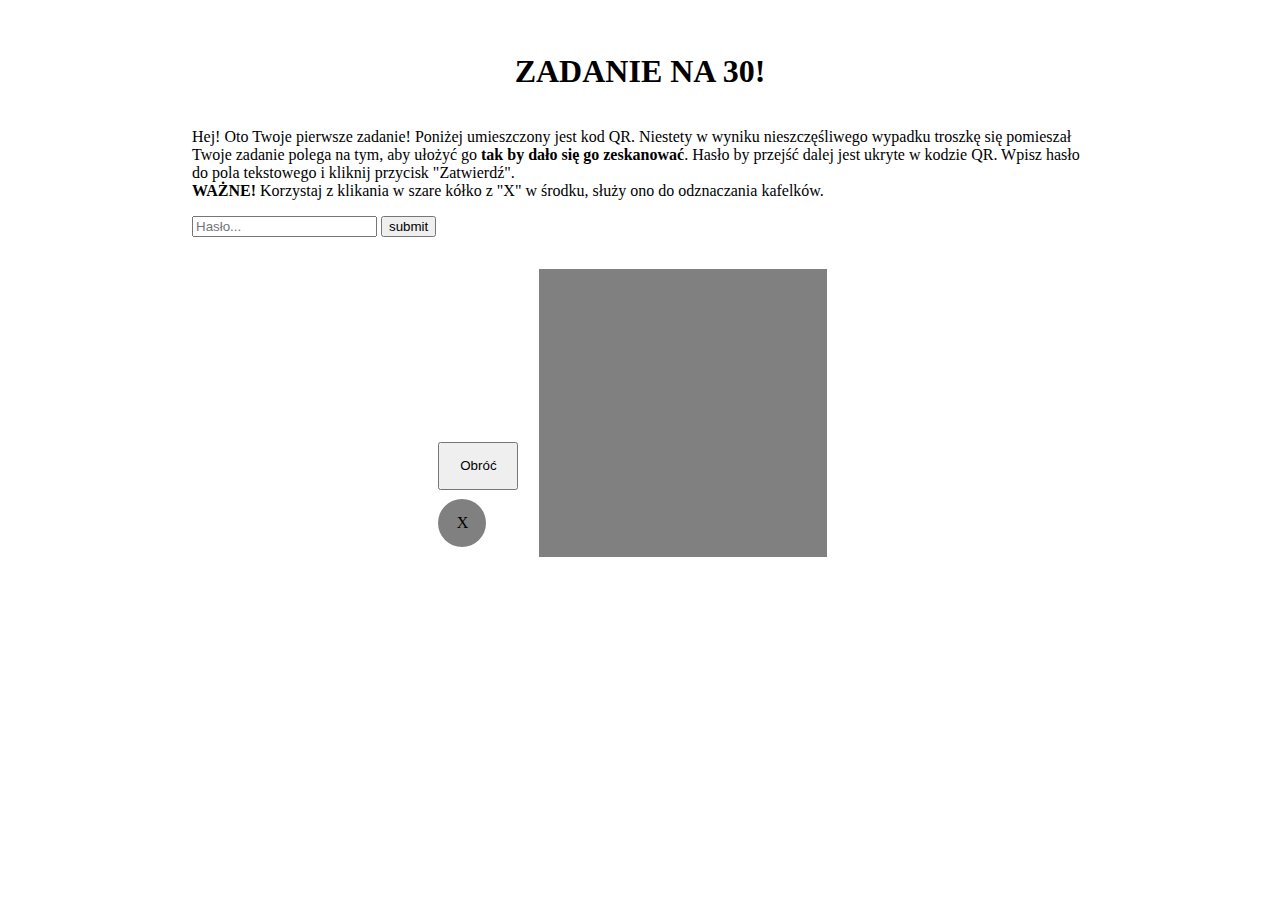
==== index.html @ d1c9d264 "Add files via upload" ====
<!DOCTYPE html>
<html lang="en">
  <head>
    <meta charset="UTF-8" />
    <meta name="viewport" content="width=device-width, initial-scale=1.0" />
    <title>30-stka Asi P</title>
    <link rel="stylesheet" href="style.css" />
  </head>
  <body>
    <div class="menu">
      <ul class="menu-list">
      </ul>
    </div>
    <div class="title">
      <h1>ZADANIE NA 30!</h1>
    </div>
    <div class="rules">
      <p class="rules__text">
        Hej! Oto Twoje pierwsze zadanie! Poniżej umieszczony jest kod QR. Niestety w wyniku nieszczęśliwego wypadku troszkę się pomieszał
      Twoje zadanie polega na tym, aby ułożyć go <b>tak by dało się go zeskanować</b>. Hasło by przejść dalej jest ukryte w kodzie QR. Wpisz hasło do pola tekstowego i kliknij przycisk "Zatwierdź".
    <br><strong>WAŻNE!</strong> Korzystaj z klikania w szare kółko z "X" w środku, służy ono do odznaczania kafelków.</div>
      </p>
    </div>
    <form class=form>
      <input type="text" name="test" id="test" class="checkem"  placeholder="Hasło..." required />
      <button type="button" class="butSub">submit</button>
    </form>
    <div class="wrapper">
      <div class="sqr uncheck"><span class="text">X</span></div>
      <div class="sqr a"></div>
      <div class="sqr b"></div>
      <div class="sqr c"></div>
      <div class="sqr d"></div>
      <div class="sqr e"></div>
      <div class="sqr f"></div>
      <div class="sqr g"></div>
      <div class="sqr h"></div>
      <div class="sqr i"></div>
      <div class="rotate">
        <button class="left">Obróć</button>
      </div>
    </div>
    <div class="divwin">
    <div class="sloth"></div>
    <p class="p-text">Hasło poprawne! Wszystkiego najlepszego! Na górze pojawil się link do poziomu 2. Powodzenia!</p>
    </div>
    <script src="main.js"></script>
  </body>
</html>
---- style.css ----
body{
    margin: 0 15% 0 15%;
}
.title{
    display: flex;
    justify-content: center;
}
.form{
    width: 100%;
    margin-bottom: 2em;
}
.menu{
    width: 100%;
    display: flex;
    justify-content: center;
    background-color: white;
}
.menu-list{
    list-style: none;
}
.menu-list__item{
    display: inline;
}
.wrapper{
    display: grid;
    grid-template-columns: repeat(3,1fr);
    grid-template-rows: repeat(3,1fr);
    gap: 0em;
    width: 12.6em;
    margin: 0 auto;
    position: relative;
}
.divwin{
    display: none;
}
.p-text{
    width: 100%;
    text-align: center;
}
.sloth{
    width: 15em;
    height: 15em;
    margin: 0 auto;
    background-image: url(./assets/sloth.jpg);
    background-size: contain;
}
.sqr{
    width: 6em;
    height: 6em;
    background-color: gray;
}
.active{
    border: 2px solid red;
    transform: rotate(0deg);
}
.uncheck{
    display: flex;
    justify-content: center;
    align-items: center;
    width: 3em;
    height: 3em;
    background-color: gray;
    border-radius: 50%;
    position: absolute;
    top: 80%;
    left: -50%;
}
.rotate{
    position: absolute;
    top: 60%;
    left: -50%;
    width: 5em;
    height: 3em;
}
.left{
    width: 100%;
    height: 100%;
}
.wrapperTwo{
    display: grid;
    grid-template-columns: repeat(3,1fr);
    grid-template-rows: repeat(3,1fr);
    gap: .3em;
    width: 9.6em;
    margin: 0 auto;
    display: none;
}
.sqre{
    background-color: green;
}

/* BACGROUNDS */
.a{
    background-image: url(./assets/1.jpg);
}
.b{
    background-image: url(./assets/2.jpg);
}
.c{
    background-image: url(./assets/3.jpg);
}
.d{
    background-image: url(./assets/4.jpg);
}
.e{
    background-image: url(./assets/5.jpg);
}
.f{
    background-image: url(./assets/6.jpg);
}
.g{
    background-image: url(./assets/7.jpg);
}
.h{
    background-image: url(./assets/8.jpg);
}
.i{
    background-image: url(./assets/9.jpg);
}
.a, .b, .c, .d, .e, .f, .g, .h, .i{
    background-size: cover;
}
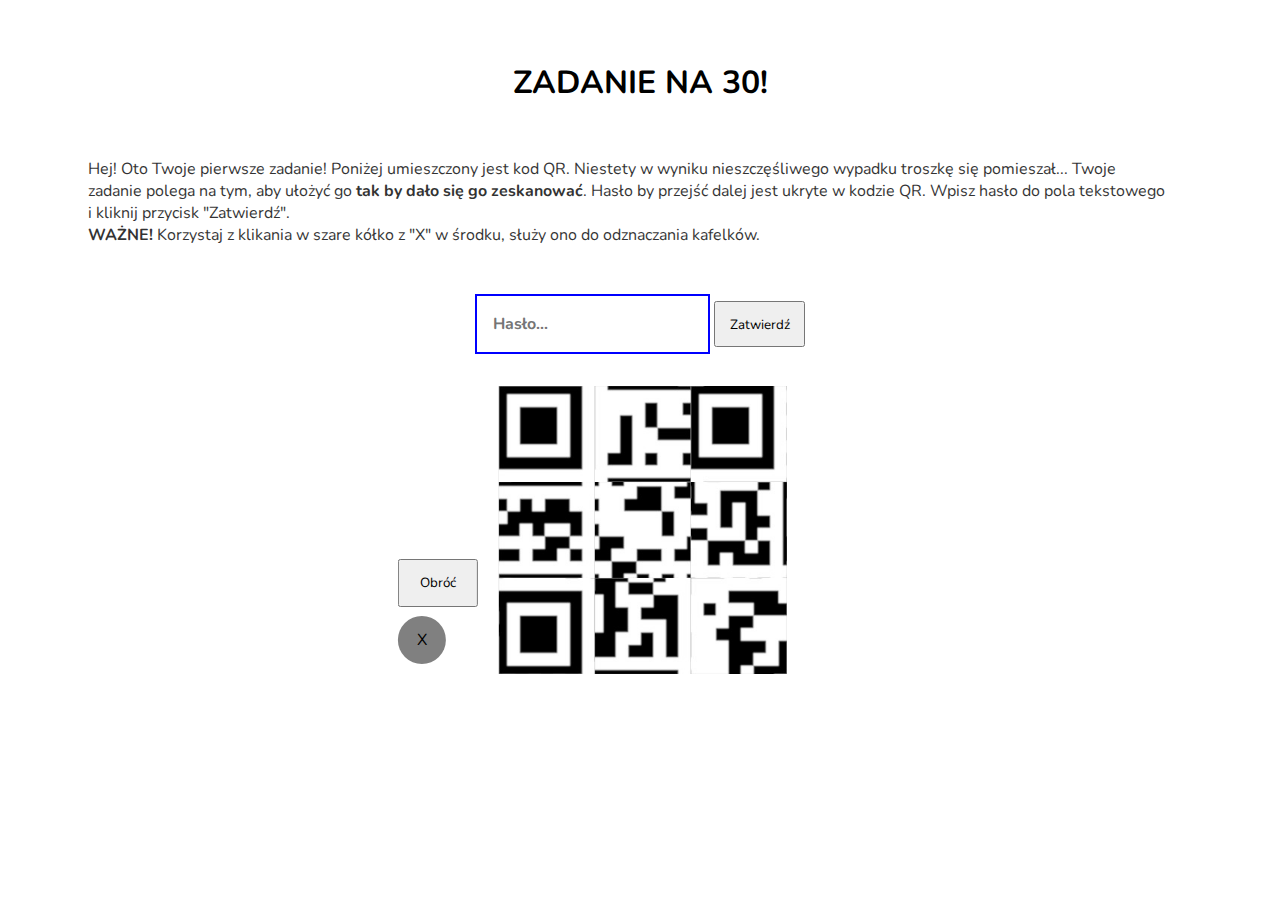
==== commit e9e95496: "Add files via upload" ====
--- a/index.html
+++ b/index.html
@@ -4,6 +4,8 @@
     <meta charset="UTF-8" />
     <meta name="viewport" content="width=device-width, initial-scale=1.0" />
     <title>30-stka Asi P</title>
+    <link rel="preconnect" href="https://fonts.gstatic.com">
+    <link href="https://fonts.googleapis.com/css2?family=Nunito&display=swap" rel="stylesheet">
     <link rel="stylesheet" href="style.css" />
   </head>
   <body>
@@ -16,15 +18,17 @@
     </div>
     <div class="rules">
       <p class="rules__text">
-        Hej! Oto Twoje pierwsze zadanie! Poniżej umieszczony jest kod QR. Niestety w wyniku nieszczęśliwego wypadku troszkę się pomieszał
+        Hej! Oto Twoje pierwsze zadanie! Poniżej umieszczony jest kod QR. Niestety w wyniku nieszczęśliwego wypadku troszkę się pomieszał...
       Twoje zadanie polega na tym, aby ułożyć go <b>tak by dało się go zeskanować</b>. Hasło by przejść dalej jest ukryte w kodzie QR. Wpisz hasło do pola tekstowego i kliknij przycisk "Zatwierdź".
     <br><strong>WAŻNE!</strong> Korzystaj z klikania w szare kółko z "X" w środku, służy ono do odznaczania kafelków.</div>
       </p>
     </div>
-    <form class=form>
+    <div class="form">
+    <form>
       <input type="text" name="test" id="test" class="checkem"  placeholder="Hasło..." required />
-      <button type="button" class="butSub">submit</button>
+      <button type="button" class="butSub">Zatwierdź</button>
     </form>
+    </div>
     <div class="wrapper">
       <div class="sqr uncheck"><span class="text">X</span></div>
       <div class="sqr a"></div>
@@ -42,7 +46,7 @@
     </div>
     <div class="divwin">
     <div class="sloth"></div>
-    <p class="p-text">Hasło poprawne! Wszystkiego najlepszego! Na górze pojawil się link do poziomu 2. Powodzenia!</p>
+    <p class="p-text">Hasło poprawne! Wszystkiego najlepszego! Na górze pojawił się link do poziomu 2. Powodzenia!</p>
     </div>
     <script src="main.js"></script>
   </body>
--- a/style.css
+++ b/style.css
@@ -1,5 +1,10 @@
+*{
+    font-family: 'Nunito', sans-serif;
+}
 body{
-    margin: 0 15% 0 15%;
+    padding: 0 5% 0 5%;
+    background-image: url(./assets/bcg.jpg);
+    background-size: cover;
 }
 .title{
     display: flex;
@@ -8,12 +13,29 @@
 .form{
     width: 100%;
     margin-bottom: 2em;
+    display: flex;
+    justify-content: center;
+}
+.checkem{
+    border: 2px solid blue;
+    background-color: rgba(255,255,255, .7);
+    color: black;
+    font-weight: bold;
+    height: 1.5em;
+    padding: 1em;
+    font-size: 1em;
+    outline: none;
+}
+.butSub{
+    height: 3.5em;
+    padding: 1em;
 }
 .menu{
     width: 100%;
     display: flex;
     justify-content: center;
     background-color: white;
+    opacity: .7;
 }
 .menu-list{
     list-style: none;
@@ -21,13 +43,21 @@
 .menu-list__item{
     display: inline;
 }
+.rules, .p-text{
+    width: 95%;
+    background-color: #fff;
+    padding: 1em;
+    border-radius: 10px;
+    opacity: .8;
+}
 .wrapper{
     display: grid;
     grid-template-columns: repeat(3,1fr);
     grid-template-rows: repeat(3,1fr);
     gap: 0em;
     width: 12.6em;
-    margin: 0 auto;
+    margin-left: 50%;
+    transform: translate(-70%);
     position: relative;
 }
 .divwin{
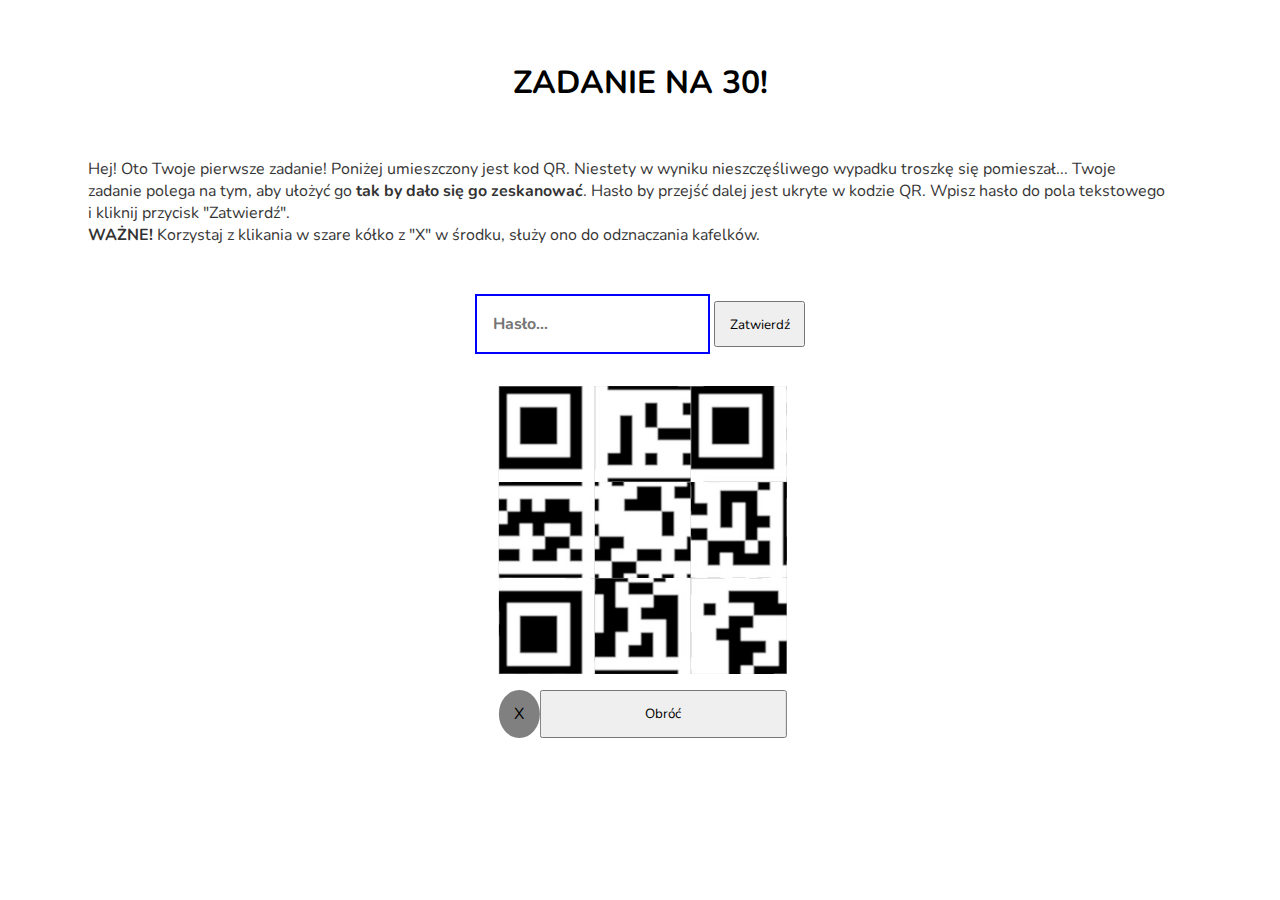
==== commit 5ae788d4: "Update index.html" ====
--- a/index.html
+++ b/index.html
@@ -30,7 +30,6 @@
     </form>
     </div>
     <div class="wrapper">
-      <div class="sqr uncheck"><span class="text">X</span></div>
       <div class="sqr a"></div>
       <div class="sqr b"></div>
       <div class="sqr c"></div>
@@ -41,6 +40,7 @@
       <div class="sqr h"></div>
       <div class="sqr i"></div>
       <div class="rotate">
+      <div class="sqr uncheck"><span class="text">X</span></div>
         <button class="left">Obróć</button>
       </div>
     </div>
--- a/style.css
+++ b/style.css
@@ -91,16 +91,13 @@
     height: 3em;
     background-color: gray;
     border-radius: 50%;
-    position: absolute;
-    top: 80%;
-    left: -50%;
 }
 .rotate{
-    position: absolute;
-    top: 60%;
-    left: -50%;
-    width: 5em;
-    height: 3em;
+    grid-column: 1/4;
+    display: flex;
+    justify-content: space-between;
+    margin-top: 1em;
+    width: 100%;
 }
 .left{
     width: 100%;
@@ -149,4 +146,4 @@
 }
 .a, .b, .c, .d, .e, .f, .g, .h, .i{
     background-size: cover;
-}+}
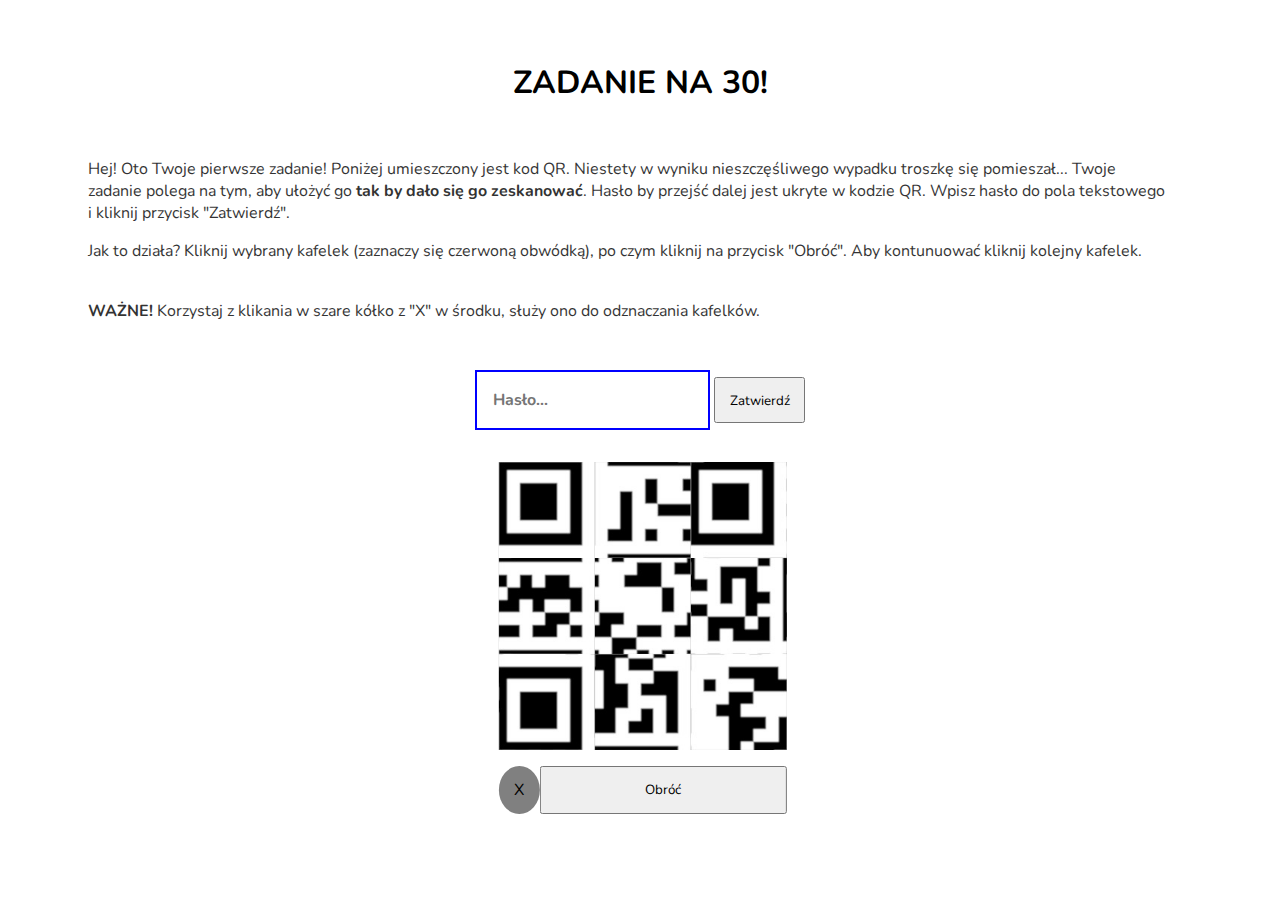
==== commit e0067d42: "Update index.html" ====
--- a/index.html
+++ b/index.html
@@ -19,8 +19,9 @@
     <div class="rules">
       <p class="rules__text">
         Hej! Oto Twoje pierwsze zadanie! Poniżej umieszczony jest kod QR. Niestety w wyniku nieszczęśliwego wypadku troszkę się pomieszał...
-      Twoje zadanie polega na tym, aby ułożyć go <b>tak by dało się go zeskanować</b>. Hasło by przejść dalej jest ukryte w kodzie QR. Wpisz hasło do pola tekstowego i kliknij przycisk "Zatwierdź".
-    <br><strong>WAŻNE!</strong> Korzystaj z klikania w szare kółko z "X" w środku, służy ono do odznaczania kafelków.</div>
+      Twoje zadanie polega na tym, aby ułożyć go <b>tak by dało się go zeskanować</b>. Hasło by przejść dalej jest ukryte w kodzie QR. Wpisz hasło do pola tekstowego i kliknij przycisk "Zatwierdź".</p>
+    <p class="rules__text"> Jak to działa? Kliknij wybrany kafelek (zaznaczy się czerwoną obwódką), po czym kliknij na przycisk "Obróć". Aby kontunuować kliknij kolejny kafelek.</p>
+    <p class="rules__text"><br><strong>WAŻNE!</strong> Korzystaj z klikania w szare kółko z "X" w środku, służy ono do odznaczania kafelków.</p></div>
       </p>
     </div>
     <div class="form">
